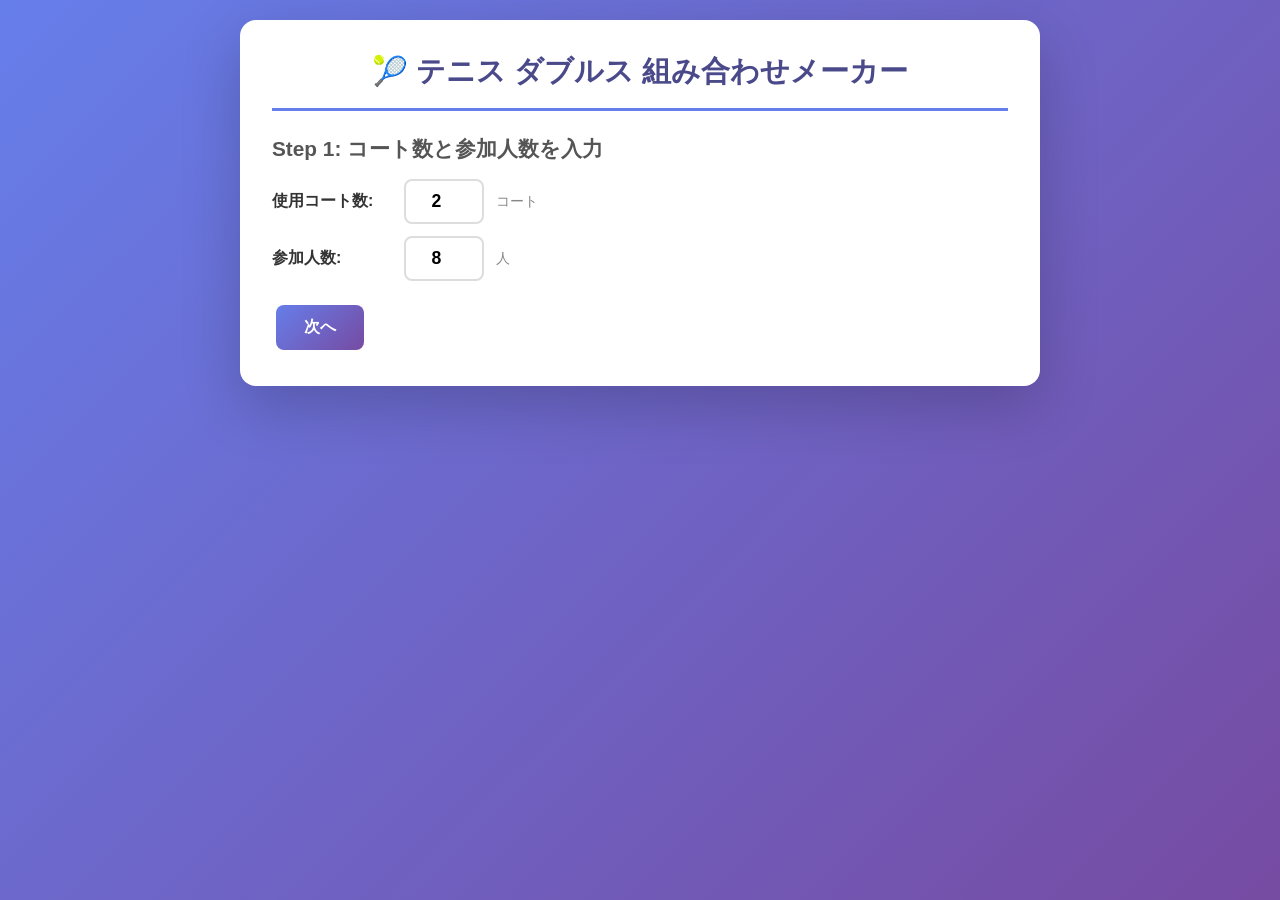
==== index.html @ 222ef240 "初回コミット: テニスダブルス組み合わせメーカー" ====
<!DOCTYPE html>
<html lang="ja">
<head>
  <meta charset="UTF-8">
  <meta name="viewport" content="width=device-width, initial-scale=1.0">
  <title>テニス ダブルス 組み合わせメーカー</title>
  <link rel="stylesheet" href="style.css">
</head>
<body>
  <div class="container">
    <h1>🎾 テニス ダブルス 組み合わせメーカー</h1>

    <!-- Step 1: コート数 & 人数選択 -->
    <section id="step1" class="step active">
      <h2>Step 1: コート数と参加人数を入力</h2>
      <div class="court-player-select">
        <div class="input-row">
          <label for="courtCount">使用コート数:</label>
          <input type="number" id="courtCount" min="1" max="20" value="2">
          <span class="input-hint">コート</span>
        </div>
        <div class="input-row">
          <label for="playerCountInput">参加人数:</label>
          <input type="number" id="playerCountInput" min="4" max="80" value="8">
          <span class="input-hint">人</span>
        </div>
        <p id="step1Info" class="info-message"></p>
        <p id="step1Error" class="error-message"></p>
      </div>
      <button class="btn primary" onclick="goToStep2()">次へ</button>
    </section>

    <!-- Step 2: プレイヤー名入力 -->
    <section id="step2" class="step">
      <h2>Step 2: プレイヤー名を入力</h2>
      <div id="playerInputs" class="player-inputs"></div>
      <button class="btn secondary" onclick="goToStep1()">戻る</button>
      <button class="btn primary" onclick="goToStep3()">次へ</button>
    </section>

    <!-- Step 3: 初戦の組み合わせ選択 -->
    <section id="step3" class="step">
      <h2>Step 3: 初戦の組み合わせ</h2>
      <p class="description">番号順（1,2 vs 3,4 ...）を初戦にしますか？</p>
      <div class="first-match-select">
        <label>
          <input type="radio" name="firstMatch" value="sequential" checked>
          はい（番号順で組む）
        </label>
        <label>
          <input type="radio" name="firstMatch" value="random">
          いいえ（ランダムで組む）
        </label>
      </div>
      <button class="btn secondary" onclick="goToStep2FromStep3()">戻る</button>
      <button class="btn primary" onclick="generateMatches()">組み合わせを生成！</button>
    </section>

    <!-- Step 4: 試合一覧 & ポイント入力 -->
    <section id="step4" class="step">
      <h2>🏆 試合一覧</h2>
      <div id="matchList" class="match-list"></div>
      <div id="aggregateArea" style="display:none;">
        <button class="btn accent" onclick="showResults()">集計する</button>
      </div>
    </section>

    <!-- Step 5: 結果表示 -->
    <section id="step5" class="step">
      <h2>📊 最終結果</h2>
      <div id="resultTable"></div>
      <button class="btn secondary" onclick="backToMatches()">試合一覧に戻る</button>
      <button class="btn primary" onclick="resetApp()">最初からやり直す</button>
    </section>
  </div>

  <script src="app.js"></script>
  <script>
    // Step1のリアルタイム情報更新
    document.getElementById('courtCount').addEventListener('input', updateStep1Info);
    document.getElementById('playerCountInput').addEventListener('input', updateStep1Info);

    function updateStep1Info() {
      const courts = parseInt(document.getElementById('courtCount').value) || 0;
      const ppl = parseInt(document.getElementById('playerCountInput').value) || 0;
      const infoEl = document.getElementById('step1Info');
      const errorEl = document.getElementById('step1Error');
      infoEl.classList.remove('visible');
      infoEl.textContent = '';
      errorEl.classList.remove('visible');
      errorEl.textContent = '';

      if (courts < 1 || ppl < 4) return;
      const maxOnCourt = courts * 4;
      if (ppl > maxOnCourt) {
        infoEl.textContent = `ℹ️ ${courts}コート(最大${maxOnCourt}人)に対して${ppl}人です。毎ラウンド${ppl - maxOnCourt}人が交代で休みになります。`;
        infoEl.classList.add('visible');
      } else if (ppl < maxOnCourt) {
        const active = Math.floor(ppl / 4);
        const rest = ppl - active * 4;
        if (active < 1) return;
        let msg = `ℹ️ ${ppl}人なので、実際に使用するコートは${active}コートです。`;
        if (rest > 0) msg += `毎ラウンド${rest}人が交代で休みになります。`;
        infoEl.textContent = msg;
        infoEl.classList.add('visible');
      }
    }
  </script>
</body>
</html>
---- style.css ----
/* ============================================
   テニス ダブルス 組み合わせメーカー - スタイル
   ============================================ */

* {
  margin: 0;
  padding: 0;
  box-sizing: border-box;
}

body {
  font-family: 'Helvetica Neue', 'Hiragino Kaku Gothic ProN', 'Hiragino Sans', Meiryo, sans-serif;
  background: linear-gradient(135deg, #667eea 0%, #764ba2 100%);
  min-height: 100vh;
  padding: 20px;
  color: #333;
}

.container {
  max-width: 800px;
  margin: 0 auto;
  background: #fff;
  border-radius: 16px;
  box-shadow: 0 20px 60px rgba(0, 0, 0, 0.2);
  padding: 32px;
}

h1 {
  text-align: center;
  font-size: 1.8rem;
  color: #4a4a8a;
  margin-bottom: 24px;
  padding-bottom: 16px;
  border-bottom: 3px solid #667eea;
}

h2 {
  font-size: 1.3rem;
  color: #555;
  margin-bottom: 16px;
}

/* ステップ表示制御 */
.step {
  display: none;
}
.step.active {
  display: block;
}

/* コート・人数入力 */
.court-player-select {
  margin-bottom: 20px;
}

.input-row {
  display: flex;
  align-items: center;
  gap: 12px;
  margin-bottom: 12px;
}

.input-row label {
  font-weight: bold;
  font-size: 1rem;
  min-width: 120px;
}

.input-row input[type="number"] {
  width: 80px;
  padding: 10px 12px;
  font-size: 1.1rem;
  border: 2px solid #ddd;
  border-radius: 8px;
  text-align: center;
  font-weight: bold;
  transition: border-color 0.3s;
}

.input-row input[type="number"]:focus {
  border-color: #667eea;
  outline: none;
}

.input-hint {
  color: #888;
  font-size: 0.9rem;
}

.info-message {
  background: #e8f4fd;
  color: #1565c0;
  padding: 10px 14px;
  border-radius: 8px;
  font-size: 0.9rem;
  margin-top: 8px;
  display: none;
}

.info-message.visible {
  display: block;
}

.error-message {
  background: #fdecea;
  color: #c62828;
  padding: 10px 14px;
  border-radius: 8px;
  font-size: 0.9rem;
  margin-top: 8px;
  display: none;
}

.error-message.visible {
  display: block;
}

/* プレイヤー入力 */
.player-inputs {
  display: grid;
  grid-template-columns: repeat(auto-fill, minmax(220px, 1fr));
  gap: 12px;
  margin-bottom: 20px;
}

.player-input-group {
  display: flex;
  align-items: center;
  gap: 8px;
}

.player-input-group .player-number {
  background: #667eea;
  color: #fff;
  width: 32px;
  height: 32px;
  border-radius: 50%;
  display: flex;
  align-items: center;
  justify-content: center;
  font-weight: bold;
  font-size: 0.85rem;
  flex-shrink: 0;
}

.player-input-group input {
  flex: 1;
  padding: 10px 12px;
  border: 2px solid #ddd;
  border-radius: 8px;
  font-size: 0.95rem;
  transition: border-color 0.3s;
}

.player-input-group input:focus {
  border-color: #667eea;
  outline: none;
}

/* 初戦選択 */
.description {
  color: #777;
  margin-bottom: 12px;
}

.first-match-select {
  display: flex;
  flex-direction: column;
  gap: 10px;
  margin-bottom: 20px;
}

.first-match-select label {
  display: flex;
  align-items: center;
  gap: 8px;
  padding: 12px 16px;
  border: 2px solid #eee;
  border-radius: 8px;
  cursor: pointer;
  transition: all 0.3s;
  font-size: 0.95rem;
}

.first-match-select label:hover {
  border-color: #667eea;
  background: #f8f8ff;
}

.first-match-select input[type="radio"] {
  accent-color: #667eea;
  width: 18px;
  height: 18px;
}

/* ボタン */
.btn {
  padding: 12px 28px;
  font-size: 1rem;
  font-weight: bold;
  border: none;
  border-radius: 8px;
  cursor: pointer;
  transition: all 0.3s;
  margin: 4px;
}

.btn.primary {
  background: linear-gradient(135deg, #667eea, #764ba2);
  color: #fff;
}

.btn.primary:hover {
  transform: translateY(-2px);
  box-shadow: 0 4px 15px rgba(102, 126, 234, 0.4);
}

.btn.secondary {
  background: #eee;
  color: #555;
}

.btn.secondary:hover {
  background: #ddd;
}

.btn.accent {
  background: linear-gradient(135deg, #f093fb, #f5576c);
  color: #fff;
  font-size: 1.1rem;
  padding: 14px 36px;
  display: block;
  margin: 24px auto 0;
}

.btn.accent:hover {
  transform: translateY(-2px);
  box-shadow: 0 4px 15px rgba(245, 87, 108, 0.4);
}

.btn.score-btn {
  padding: 6px 14px;
  font-size: 0.85rem;
  background: #28a745;
  color: #fff;
  border-radius: 6px;
}

.btn.score-btn:hover {
  background: #218838;
}

.btn.score-btn.saved {
  background: #6c757d;
}

/* 試合一覧 */
.match-list {
  display: flex;
  flex-direction: column;
  gap: 12px;
}

.match-round-header {
  background: linear-gradient(135deg, #667eea, #764ba2);
  color: #fff;
  padding: 10px 16px;
  border-radius: 8px;
  font-weight: bold;
  font-size: 1.05rem;
  margin-top: 8px;
}

.match-card {
  background: #f9f9ff;
  border: 2px solid #e8e8f0;
  border-radius: 10px;
  padding: 14px 18px;
  transition: all 0.3s;
}

.match-card:hover {
  border-color: #667eea;
  box-shadow: 0 2px 10px rgba(102, 126, 234, 0.15);
}

.match-card .match-header {
  display: flex;
  justify-content: space-between;
  align-items: center;
  margin-bottom: 8px;
}

.match-card .match-number {
  font-weight: bold;
  color: #667eea;
  font-size: 0.9rem;
}

.match-card .court-label {
  background: #667eea;
  color: #fff;
  padding: 2px 10px;
  border-radius: 12px;
  font-size: 0.8rem;
}

.match-card .match-teams {
  display: flex;
  align-items: center;
  justify-content: center;
  gap: 12px;
  font-size: 1rem;
  flex-wrap: wrap;
}

.match-card .team {
  background: #fff;
  padding: 6px 14px;
  border-radius: 8px;
  border: 1px solid #ddd;
  font-weight: bold;
  text-align: center;
}

.match-card .vs {
  color: #f5576c;
  font-weight: bold;
  font-size: 0.9rem;
}

.match-card .score-area {
  display: flex;
  align-items: center;
  justify-content: center;
  gap: 8px;
  margin-top: 10px;
  flex-wrap: wrap;
}

.match-card .score-area input {
  width: 60px;
  padding: 6px 8px;
  border: 2px solid #ddd;
  border-radius: 6px;
  text-align: center;
  font-size: 0.95rem;
  font-weight: bold;
}

.match-card .score-area input:focus {
  border-color: #667eea;
  outline: none;
}

.match-card .score-area .score-dash {
  font-weight: bold;
  color: #999;
}

.match-card.saved {
  border-color: #28a745;
  background: #f0fff4;
}

.rest-card {
  background: #fff8e1;
  border: 2px solid #ffca28;
  border-radius: 10px;
  padding: 12px 18px;
  text-align: center;
  color: #f57f17;
  font-weight: bold;
}

/* 結果テーブル */
.result-table {
  width: 100%;
  border-collapse: collapse;
  margin-top: 16px;
}

.result-table th,
.result-table td {
  padding: 12px 16px;
  text-align: center;
  border-bottom: 1px solid #eee;
}

.result-table th {
  background: #667eea;
  color: #fff;
  font-size: 0.9rem;
}

.result-table th:first-child {
  border-radius: 8px 0 0 0;
}

.result-table th:last-child {
  border-radius: 0 8px 0 0;
}

.result-table tr:nth-child(even) {
  background: #f8f8ff;
}

.result-table tr:hover {
  background: #eef0ff;
}

.result-table .rank-1 {
  background: #fff9c4 !important;
  font-weight: bold;
}

.result-table .rank-2 {
  background: #e0e0e0 !important;
}

.result-table .rank-3 {
  background: #ffe0b2 !important;
}

.rank-badge {
  display: inline-block;
  width: 28px;
  height: 28px;
  line-height: 28px;
  border-radius: 50%;
  font-weight: bold;
  font-size: 0.85rem;
  color: #fff;
}

.rank-badge.gold {
  background: linear-gradient(135deg, #f9a825, #ff8f00);
}

.rank-badge.silver {
  background: linear-gradient(135deg, #90a4ae, #607d8b);
}

.rank-badge.bronze {
  background: linear-gradient(135deg, #ff7043, #e64a19);
}

.rank-badge.other {
  background: #bbb;
}

/* レスポンシブ */
@media (max-width: 600px) {
  .container {
    padding: 16px;
  }

  h1 {
    font-size: 1.3rem;
  }

  .player-inputs {
    grid-template-columns: 1fr;
  }

  .match-card .match-teams {
    flex-direction: column;
    gap: 6px;
  }

  .match-card .score-area {
    flex-direction: column;
    gap: 6px;
  }

  .match-card .score-area input {
    width: 80px;
  }
}
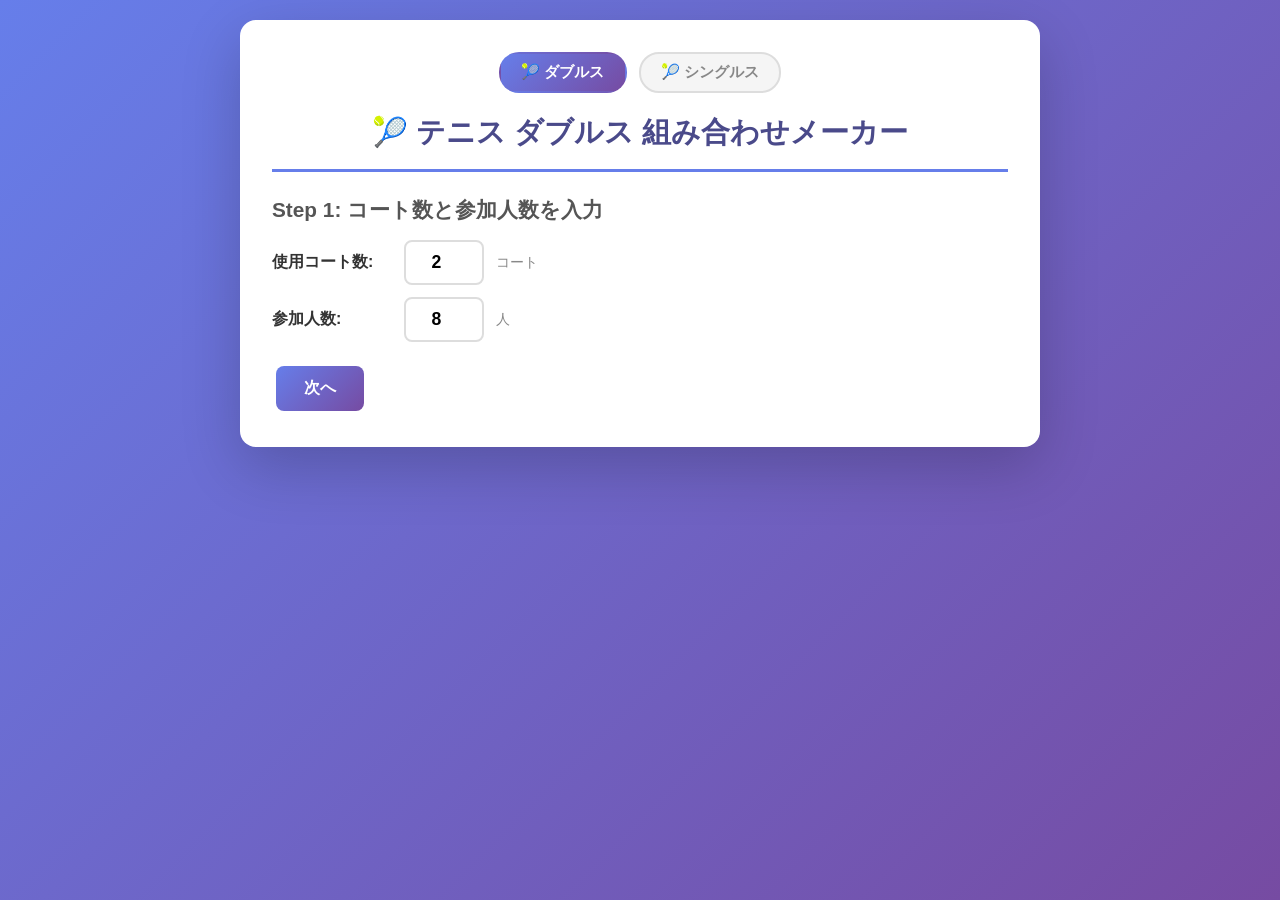
==== commit 6a98ad3e: "fix: 得点入力をStep4の各試合カードに戻し、完了済みカードを視覚的に区別 - Step4: 試合カードに得点入力欄を復活、入力済みで✅+緑背景の完了表示 - Step5: 集計結果のみ表示（得" ====
--- a/index.html
+++ b/index.html
@@ -8,6 +8,10 @@
 </head>
 <body>
   <div class="container">
+    <nav class="mode-nav">
+      <a href="index.html" class="mode-link active">🎾 ダブルス</a>
+      <a href="singles.html" class="mode-link">🎾 シングルス</a>
+    </nav>
     <h1>🎾 テニス ダブルス 組み合わせメーカー</h1>
 
     <!-- Step 1: コート数 & 人数選択 -->
@@ -56,22 +60,43 @@
       <button class="btn primary" onclick="generateMatches()">組み合わせを生成！</button>
     </section>
 
-    <!-- Step 4: 試合一覧 & ポイント入力 -->
+    <!-- Step 4: 試合一覧 -->
     <section id="step4" class="step">
       <h2>🏆 試合一覧</h2>
       <div id="matchList" class="match-list"></div>
-      <div id="aggregateArea" style="display:none;">
-        <button class="btn accent" onclick="showResults()">集計する</button>
+      <div id="aggregateArea" class="fixed-bottom-bar">
+        <button class="btn accent" onclick="goToStep5()">📊 集計結果を見る</button>
       </div>
     </section>
 
-    <!-- Step 5: 結果表示 -->
+    <!-- Step 5: 集計結果表示 -->
     <section id="step5" class="step">
-      <h2>📊 最終結果</h2>
-      <div id="resultTable"></div>
-      <button class="btn secondary" onclick="backToMatches()">試合一覧に戻る</button>
-      <button class="btn primary" onclick="resetApp()">最初からやり直す</button>
+      <h2>📊 集計結果</h2>
+      <div id="resultArea" style="margin-top:12px;">
+        <div id="resultTable"></div>
+      </div>
+      <div style="text-align:center; margin-top:20px;">
+        <button class="btn secondary" onclick="backToMatches()">試合一覧に戻る</button>
+        <button class="btn primary" onclick="resetApp()">最初からやり直す</button>
+      </div>
     </section>
+
+    <!-- メンバー変更モーダル -->
+    <div id="memberModal" class="modal-overlay" style="display:none;">
+      <div class="modal-content">
+        <h3>👥 メンバー変更</h3>
+        <p class="modal-desc" id="memberModalDesc"></p>
+        <div id="memberList" class="member-list"></div>
+        <div class="modal-add-area">
+          <input type="text" id="newPlayerName" placeholder="追加するプレイヤー名">
+          <button class="btn primary" onclick="addNewPlayer()">＋ 追加</button>
+        </div>
+        <div class="modal-actions">
+          <button class="btn secondary" onclick="closeMemberModal()">キャンセル</button>
+          <button class="btn primary" onclick="applyMemberChange()">確定して再生成</button>
+        </div>
+      </div>
+    </div>
   </div>
 
   <script src="app.js"></script>
--- a/style.css
+++ b/style.css
@@ -25,6 +25,39 @@
   padding: 32px;
 }
 
+/* モードナビ */
+.mode-nav {
+  display: flex;
+  justify-content: center;
+  gap: 12px;
+  margin-bottom: 20px;
+}
+
+.mode-link {
+  display: inline-block;
+  padding: 8px 20px;
+  border-radius: 20px;
+  text-decoration: none;
+  font-weight: bold;
+  font-size: 0.95rem;
+  transition: all 0.3s;
+  border: 2px solid #ddd;
+  color: #888;
+  background: #f5f5f5;
+}
+
+.mode-link:hover {
+  border-color: #667eea;
+  color: #4a4a8a;
+  background: #f0f0ff;
+}
+
+.mode-link.active {
+  background: linear-gradient(135deg, #667eea, #764ba2);
+  color: #fff;
+  border-color: transparent;
+}
+
 h1 {
   text-align: center;
   font-size: 1.8rem;
@@ -229,8 +262,6 @@
   color: #fff;
   font-size: 1.1rem;
   padding: 14px 36px;
-  display: block;
-  margin: 24px auto 0;
 }
 
 .btn.accent:hover {
@@ -238,20 +269,29 @@
   box-shadow: 0 4px 15px rgba(245, 87, 108, 0.4);
 }
 
-.btn.score-btn {
-  padding: 6px 14px;
-  font-size: 0.85rem;
-  background: #28a745;
-  color: #fff;
-  border-radius: 6px;
-}
-
-.btn.score-btn:hover {
-  background: #218838;
-}
-
-.btn.score-btn.saved {
-  background: #6c757d;
+/* 固定下部バー */
+.fixed-bottom-bar {
+  display: none;
+  position: fixed;
+  bottom: 0;
+  left: 0;
+  right: 0;
+  background: rgba(255, 255, 255, 0.95);
+  backdrop-filter: blur(10px);
+  -webkit-backdrop-filter: blur(10px);
+  padding: 14px 20px;
+  text-align: center;
+  box-shadow: 0 -4px 20px rgba(0, 0, 0, 0.1);
+  z-index: 100;
+}
+
+.fixed-bottom-bar.visible {
+  display: block;
+}
+
+/* step4表示時に下部の余白を確保 */
+#step4 .match-list {
+  padding-bottom: 80px;
 }
 
 /* 試合一覧 */
@@ -358,6 +398,23 @@
   color: #999;
 }
 
+/* 完了済み試合カード */
+.match-card.completed {
+  background: #f0faf0;
+  border-color: #81c784;
+  opacity: 0.85;
+}
+
+.match-card.completed .match-number {
+  color: #388e3c;
+}
+
+.match-card.completed .score-area input {
+  border-color: #81c784;
+  background: #e8f5e9;
+  color: #2e7d32;
+}
+
 .match-card.saved {
   border-color: #28a745;
   background: #f0fff4;
@@ -449,6 +506,139 @@
   background: #bbb;
 }
 
+/* メンバー変更ボタン */
+.member-change-area {
+  text-align: center;
+  margin: 16px 0 8px;
+}
+
+.member-change-btn {
+  background: linear-gradient(135deg, #ff9800, #ff5722);
+  color: #fff;
+  padding: 10px 24px;
+  font-size: 0.95rem;
+  border-radius: 20px;
+}
+
+.member-change-btn:hover {
+  transform: translateY(-2px);
+  box-shadow: 0 4px 15px rgba(255, 87, 34, 0.4);
+}
+
+/* モーダル */
+.modal-overlay {
+  position: fixed;
+  top: 0; left: 0; right: 0; bottom: 0;
+  background: rgba(0,0,0,0.5);
+  display: flex;
+  align-items: center;
+  justify-content: center;
+  z-index: 200;
+  padding: 20px;
+}
+
+.modal-content {
+  background: #fff;
+  border-radius: 16px;
+  padding: 28px;
+  max-width: 500px;
+  width: 100%;
+  max-height: 80vh;
+  overflow-y: auto;
+  box-shadow: 0 20px 60px rgba(0,0,0,0.3);
+}
+
+.modal-content h3 {
+  font-size: 1.3rem;
+  color: #4a4a8a;
+  margin-bottom: 8px;
+}
+
+.modal-desc {
+  color: #777;
+  font-size: 0.9rem;
+  margin-bottom: 16px;
+}
+
+.member-list {
+  display: flex;
+  flex-direction: column;
+  gap: 8px;
+  margin-bottom: 16px;
+}
+
+.member-item {
+  display: flex;
+  align-items: center;
+  justify-content: space-between;
+  padding: 10px 14px;
+  border-radius: 8px;
+  border: 2px solid #eee;
+  transition: all 0.3s;
+}
+
+.member-item.active {
+  background: #f0fff4;
+  border-color: #28a745;
+}
+
+.member-item.inactive {
+  background: #fff5f5;
+  border-color: #e0e0e0;
+  opacity: 0.7;
+}
+
+.member-name {
+  font-weight: bold;
+  font-size: 0.95rem;
+}
+
+.member-leave-btn {
+  background: #ff5252;
+  color: #fff;
+  padding: 6px 16px;
+  font-size: 0.85rem;
+}
+
+.member-join-btn {
+  background: #43a047;
+  color: #fff;
+  padding: 6px 16px;
+  font-size: 0.85rem;
+}
+
+.modal-add-area {
+  display: flex;
+  gap: 8px;
+  margin-bottom: 16px;
+}
+
+.modal-add-area input {
+  flex: 1;
+  padding: 10px 12px;
+  border: 2px solid #ddd;
+  border-radius: 8px;
+  font-size: 0.95rem;
+}
+
+.modal-add-area input:focus {
+  border-color: #667eea;
+  outline: none;
+}
+
+.modal-actions {
+  display: flex;
+  gap: 8px;
+  justify-content: flex-end;
+}
+
+/* 得点入力リスト */
+.score-input-list {
+  display: flex;
+  flex-direction: column;
+  gap: 12px;
+}
+
 /* レスポンシブ */
 @media (max-width: 600px) {
   .container {
@@ -476,4 +666,10 @@
   .match-card .score-area input {
     width: 80px;
   }
-}
+
+  .mode-nav {
+    flex-direction: column;
+    align-items: center;
+    gap: 8px;
+  }
+}
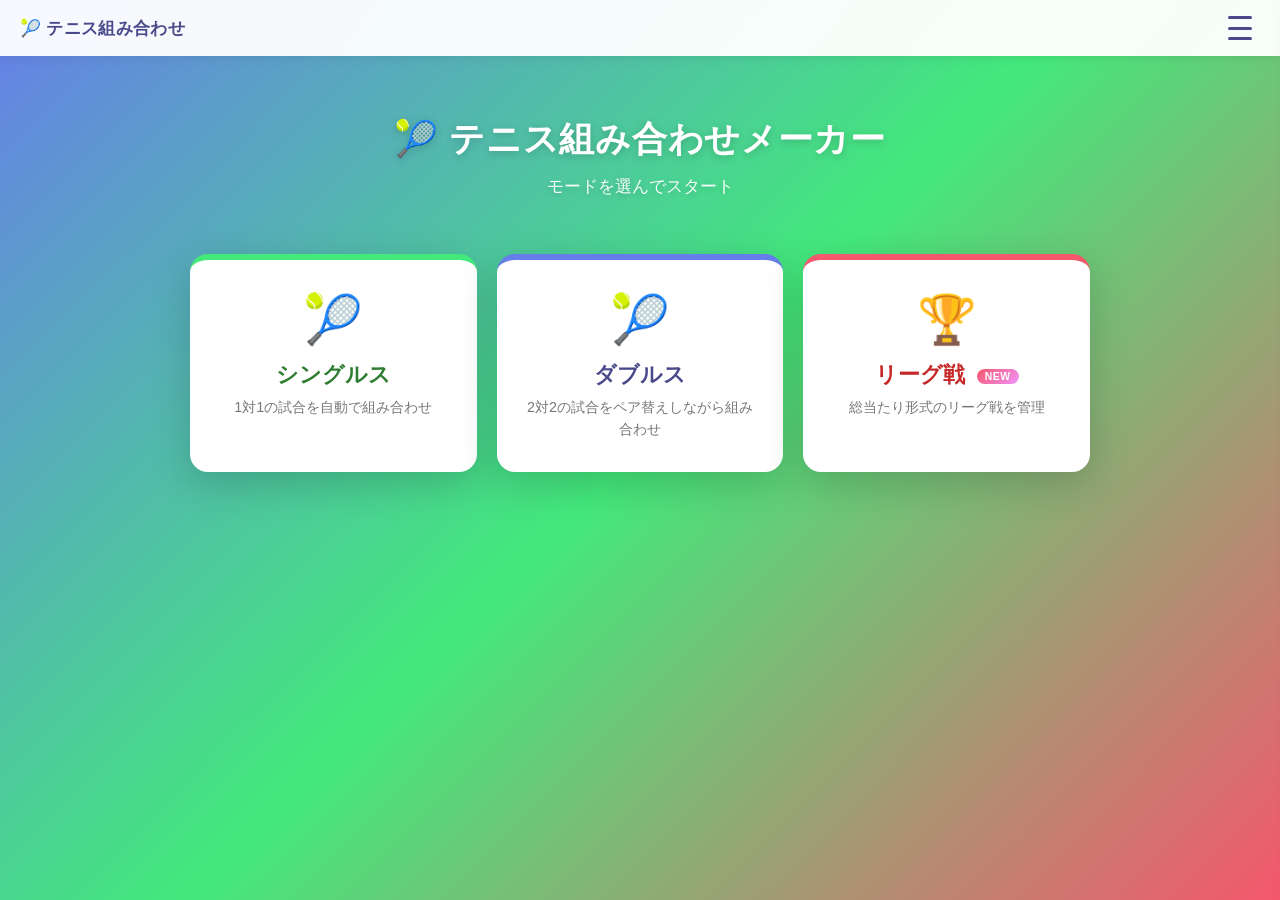
==== commit a1b0bfec: "feat: トップページ + ハンバーガーメニュー + リーグ戦(新機能)を追加 - index.html をトップページ化 (ヒーロー + 3モードカード) - 旧 index.html を dou" ====
--- a/index.html
+++ b/index.html
@@ -3,133 +3,51 @@
 <head>
   <meta charset="UTF-8">
   <meta name="viewport" content="width=device-width, initial-scale=1.0">
-  <title>テニス ダブルス 組み合わせメーカー</title>
-  <link rel="stylesheet" href="style.css">
+  <title>🎾 テニス組み合わせメーカー</title>
+  <link rel="stylesheet" href="nav.css">
+  <link rel="stylesheet" href="index.css">
 </head>
 <body>
-  <div class="container">
-    <nav class="mode-nav">
-      <a href="index.html" class="mode-link active">🎾 ダブルス</a>
-      <a href="singles.html" class="mode-link">🎾 シングルス</a>
-    </nav>
-    <h1>🎾 テニス ダブルス 組み合わせメーカー</h1>
+  <!-- ハンバーガーメニュー -->
+  <header class="site-header">
+    <a href="index.html" class="site-logo">🎾 テニス組み合わせ</a>
+    <button class="hamburger-btn" id="hamburgerBtn" aria-label="メニューを開く">
+      <span></span><span></span><span></span>
+    </button>
+  </header>
+  <nav class="drawer" id="drawer">
+    <a href="index.html" class="drawer-link active">🏠 ホーム</a>
+    <a href="singles.html" class="drawer-link">🎾 シングルス</a>
+    <a href="doubles.html" class="drawer-link">🎾 ダブルス</a>
+    <a href="league.html" class="drawer-link">🏆 リーグ戦</a>
+  </nav>
+  <div class="drawer-overlay" id="drawerOverlay"></div>
 
-    <!-- Step 1: コート数 & 人数選択 -->
-    <section id="step1" class="step active">
-      <h2>Step 1: コート数と参加人数を入力</h2>
-      <div class="court-player-select">
-        <div class="input-row">
-          <label for="courtCount">使用コート数:</label>
-          <input type="number" id="courtCount" min="1" max="20" value="2">
-          <span class="input-hint">コート</span>
-        </div>
-        <div class="input-row">
-          <label for="playerCountInput">参加人数:</label>
-          <input type="number" id="playerCountInput" min="4" max="80" value="8">
-          <span class="input-hint">人</span>
-        </div>
-        <p id="step1Info" class="info-message"></p>
-        <p id="step1Error" class="error-message"></p>
-      </div>
-      <button class="btn primary" onclick="goToStep2()">次へ</button>
-    </section>
+  <main class="home-main">
+    <div class="home-hero">
+      <h1>🎾 テニス組み合わせメーカー</h1>
+      <p class="hero-subtitle">モードを選んでスタート</p>
+    </div>
 
-    <!-- Step 2: プレイヤー名入力 -->
-    <section id="step2" class="step">
-      <h2>Step 2: プレイヤー名を入力</h2>
-      <div id="playerInputs" class="player-inputs"></div>
-      <button class="btn secondary" onclick="goToStep1()">戻る</button>
-      <button class="btn primary" onclick="goToStep3()">次へ</button>
-    </section>
+    <div class="mode-cards">
+      <a href="singles.html" class="mode-card mode-singles">
+        <div class="mode-icon">🎾</div>
+        <div class="mode-title">シングルス</div>
+        <div class="mode-desc">1対1の試合を自動で組み合わせ</div>
+      </a>
+      <a href="doubles.html" class="mode-card mode-doubles">
+        <div class="mode-icon">🎾</div>
+        <div class="mode-title">ダブルス</div>
+        <div class="mode-desc">2対2の試合をペア替えしながら組み合わせ</div>
+      </a>
+      <a href="league.html" class="mode-card mode-league">
+        <div class="mode-icon">🏆</div>
+        <div class="mode-title">リーグ戦 <span class="badge-new">NEW</span></div>
+        <div class="mode-desc">総当たり形式のリーグ戦を管理</div>
+      </a>
+    </div>
+  </main>
 
-    <!-- Step 3: 初戦の組み合わせ選択 -->
-    <section id="step3" class="step">
-      <h2>Step 3: 初戦の組み合わせ</h2>
-      <p class="description">番号順（1,2 vs 3,4 ...）を初戦にしますか？</p>
-      <div class="first-match-select">
-        <label>
-          <input type="radio" name="firstMatch" value="sequential" checked>
-          はい（番号順で組む）
-        </label>
-        <label>
-          <input type="radio" name="firstMatch" value="random">
-          いいえ（ランダムで組む）
-        </label>
-      </div>
-      <button class="btn secondary" onclick="goToStep2FromStep3()">戻る</button>
-      <button class="btn primary" onclick="generateMatches()">組み合わせを生成！</button>
-    </section>
-
-    <!-- Step 4: 試合一覧 -->
-    <section id="step4" class="step">
-      <h2>🏆 試合一覧</h2>
-      <div id="matchList" class="match-list"></div>
-      <div id="aggregateArea" class="fixed-bottom-bar">
-        <button class="btn accent" onclick="goToStep5()">📊 集計結果を見る</button>
-      </div>
-    </section>
-
-    <!-- Step 5: 集計結果表示 -->
-    <section id="step5" class="step">
-      <h2>📊 集計結果</h2>
-      <div id="resultArea" style="margin-top:12px;">
-        <div id="resultTable"></div>
-      </div>
-      <div style="text-align:center; margin-top:20px;">
-        <button class="btn secondary" onclick="backToMatches()">試合一覧に戻る</button>
-        <button class="btn primary" onclick="resetApp()">最初からやり直す</button>
-      </div>
-    </section>
-
-    <!-- メンバー変更モーダル -->
-    <div id="memberModal" class="modal-overlay" style="display:none;">
-      <div class="modal-content">
-        <h3>👥 メンバー変更</h3>
-        <p class="modal-desc" id="memberModalDesc"></p>
-        <div id="memberList" class="member-list"></div>
-        <div class="modal-add-area">
-          <input type="text" id="newPlayerName" placeholder="追加するプレイヤー名">
-          <button class="btn primary" onclick="addNewPlayer()">＋ 追加</button>
-        </div>
-        <div class="modal-actions">
-          <button class="btn secondary" onclick="closeMemberModal()">キャンセル</button>
-          <button class="btn primary" onclick="applyMemberChange()">確定して再生成</button>
-        </div>
-      </div>
-    </div>
-  </div>
-
-  <script src="app.js"></script>
-  <script>
-    // Step1のリアルタイム情報更新
-    document.getElementById('courtCount').addEventListener('input', updateStep1Info);
-    document.getElementById('playerCountInput').addEventListener('input', updateStep1Info);
-
-    function updateStep1Info() {
-      const courts = parseInt(document.getElementById('courtCount').value) || 0;
-      const ppl = parseInt(document.getElementById('playerCountInput').value) || 0;
-      const infoEl = document.getElementById('step1Info');
-      const errorEl = document.getElementById('step1Error');
-      infoEl.classList.remove('visible');
-      infoEl.textContent = '';
-      errorEl.classList.remove('visible');
-      errorEl.textContent = '';
-
-      if (courts < 1 || ppl < 4) return;
-      const maxOnCourt = courts * 4;
-      if (ppl > maxOnCourt) {
-        infoEl.textContent = `ℹ️ ${courts}コート(最大${maxOnCourt}人)に対して${ppl}人です。毎ラウンド${ppl - maxOnCourt}人が交代で休みになります。`;
-        infoEl.classList.add('visible');
-      } else if (ppl < maxOnCourt) {
-        const active = Math.floor(ppl / 4);
-        const rest = ppl - active * 4;
-        if (active < 1) return;
-        let msg = `ℹ️ ${ppl}人なので、実際に使用するコートは${active}コートです。`;
-        if (rest > 0) msg += `毎ラウンド${rest}人が交代で休みになります。`;
-        infoEl.textContent = msg;
-        infoEl.classList.add('visible');
-      }
-    }
-  </script>
+  <script src="nav.js"></script>
 </body>
 </html>
--- a/nav.css
+++ b/nav.css
@@ -0,0 +1,129 @@
+/* ============================================
+   共通ハンバーガーナビゲーション
+   ============================================ */
+
+.site-header {
+  position: fixed;
+  top: 0;
+  left: 0;
+  right: 0;
+  height: 56px;
+  display: flex;
+  align-items: center;
+  justify-content: space-between;
+  padding: 0 20px;
+  background: rgba(255, 255, 255, 0.95);
+  backdrop-filter: blur(10px);
+  -webkit-backdrop-filter: blur(10px);
+  box-shadow: 0 2px 10px rgba(0, 0, 0, 0.08);
+  z-index: 500;
+}
+
+.site-logo {
+  font-weight: bold;
+  font-size: 1.05rem;
+  color: #4a4a8a;
+  text-decoration: none;
+  letter-spacing: 0.02em;
+}
+
+.hamburger-btn {
+  width: 40px;
+  height: 40px;
+  background: none;
+  border: none;
+  cursor: pointer;
+  padding: 8px;
+  display: flex;
+  flex-direction: column;
+  justify-content: space-between;
+  align-items: center;
+}
+
+.hamburger-btn span {
+  display: block;
+  width: 24px;
+  height: 3px;
+  background: #4a4a8a;
+  border-radius: 2px;
+  transition: transform 0.3s, opacity 0.3s;
+}
+
+.hamburger-btn.open span:nth-child(1) {
+  transform: translateY(8px) rotate(45deg);
+}
+.hamburger-btn.open span:nth-child(2) {
+  opacity: 0;
+}
+.hamburger-btn.open span:nth-child(3) {
+  transform: translateY(-8px) rotate(-45deg);
+}
+
+.drawer {
+  position: fixed;
+  top: 0;
+  right: -280px;
+  width: 260px;
+  height: 100vh;
+  background: #fff;
+  box-shadow: -4px 0 20px rgba(0, 0, 0, 0.15);
+  padding: 72px 16px 24px;
+  display: flex;
+  flex-direction: column;
+  gap: 8px;
+  transition: right 0.3s ease;
+  z-index: 600;
+}
+
+.drawer.open {
+  right: 0;
+}
+
+.drawer-link {
+  display: block;
+  padding: 14px 18px;
+  border-radius: 10px;
+  text-decoration: none;
+  font-weight: bold;
+  font-size: 1rem;
+  color: #444;
+  background: #f6f6fb;
+  transition: background 0.2s, color 0.2s, transform 0.2s;
+}
+
+.drawer-link:hover {
+  background: #eaeaff;
+  color: #4a4a8a;
+  transform: translateX(-2px);
+}
+
+.drawer-link.active {
+  background: linear-gradient(135deg, #667eea, #764ba2);
+  color: #fff;
+}
+
+.drawer-overlay {
+  position: fixed;
+  top: 0; left: 0; right: 0; bottom: 0;
+  background: rgba(0, 0, 0, 0.35);
+  opacity: 0;
+  pointer-events: none;
+  transition: opacity 0.3s;
+  z-index: 550;
+}
+
+.drawer-overlay.open {
+  opacity: 1;
+  pointer-events: auto;
+}
+
+/* ヘッダー分の余白を確保 */
+body {
+  padding-top: 76px !important;
+}
+
+@media (max-width: 600px) {
+  .site-logo {
+    font-size: 0.95rem;
+  }
+}
--- a/index.css
+++ b/index.css
@@ -0,0 +1,132 @@
+/* ============================================
+   トップページ専用スタイル
+   ============================================ */
+
+* {
+  margin: 0;
+  padding: 0;
+  box-sizing: border-box;
+}
+
+body {
+  font-family: 'Helvetica Neue', 'Hiragino Kaku Gothic ProN', 'Hiragino Sans', Meiryo, sans-serif;
+  background: linear-gradient(135deg, #667eea 0%, #43e97b 50%, #f5576c 100%);
+  min-height: 100vh;
+  padding: 20px;
+  color: #333;
+}
+
+.home-main {
+  max-width: 900px;
+  margin: 0 auto;
+}
+
+.home-hero {
+  text-align: center;
+  color: #fff;
+  padding: 40px 20px 32px;
+  text-shadow: 0 2px 8px rgba(0, 0, 0, 0.2);
+}
+
+.home-hero h1 {
+  font-size: 2.2rem;
+  margin-bottom: 12px;
+  letter-spacing: 0.02em;
+}
+
+.hero-subtitle {
+  font-size: 1.05rem;
+  opacity: 0.95;
+}
+
+.mode-cards {
+  display: grid;
+  grid-template-columns: repeat(auto-fit, minmax(260px, 1fr));
+  gap: 20px;
+  margin-top: 24px;
+}
+
+.mode-card {
+  background: #fff;
+  border-radius: 18px;
+  padding: 32px 24px;
+  text-decoration: none;
+  color: #333;
+  text-align: center;
+  box-shadow: 0 12px 40px rgba(0, 0, 0, 0.18);
+  transition: transform 0.25s, box-shadow 0.25s;
+  border-top: 6px solid transparent;
+}
+
+.mode-card:hover {
+  transform: translateY(-6px);
+  box-shadow: 0 18px 50px rgba(0, 0, 0, 0.25);
+}
+
+.mode-card.mode-singles {
+  border-top-color: #43e97b;
+}
+
+.mode-card.mode-doubles {
+  border-top-color: #667eea;
+}
+
+.mode-card.mode-league {
+  border-top-color: #f5576c;
+}
+
+.mode-icon {
+  font-size: 3rem;
+  margin-bottom: 12px;
+}
+
+.mode-title {
+  font-size: 1.35rem;
+  font-weight: bold;
+  color: #4a4a8a;
+  margin-bottom: 8px;
+}
+
+.mode-card.mode-singles .mode-title {
+  color: #2e7d32;
+}
+
+.mode-card.mode-league .mode-title {
+  color: #c62828;
+}
+
+.mode-desc {
+  font-size: 0.9rem;
+  color: #777;
+  line-height: 1.5;
+}
+
+.badge-new {
+  display: inline-block;
+  background: linear-gradient(135deg, #f5576c, #f093fb);
+  color: #fff;
+  font-size: 0.65rem;
+  padding: 2px 8px;
+  border-radius: 10px;
+  vertical-align: middle;
+  margin-left: 6px;
+  letter-spacing: 0.05em;
+}
+
+@media (max-width: 600px) {
+  .home-hero h1 {
+    font-size: 1.6rem;
+  }
+  .hero-subtitle {
+    font-size: 0.95rem;
+  }
+  .mode-card {
+    padding: 24px 18px;
+  }
+  .mode-icon {
+    font-size: 2.4rem;
+  }
+  .mode-title {
+    font-size: 1.15rem;
+  }
+}
